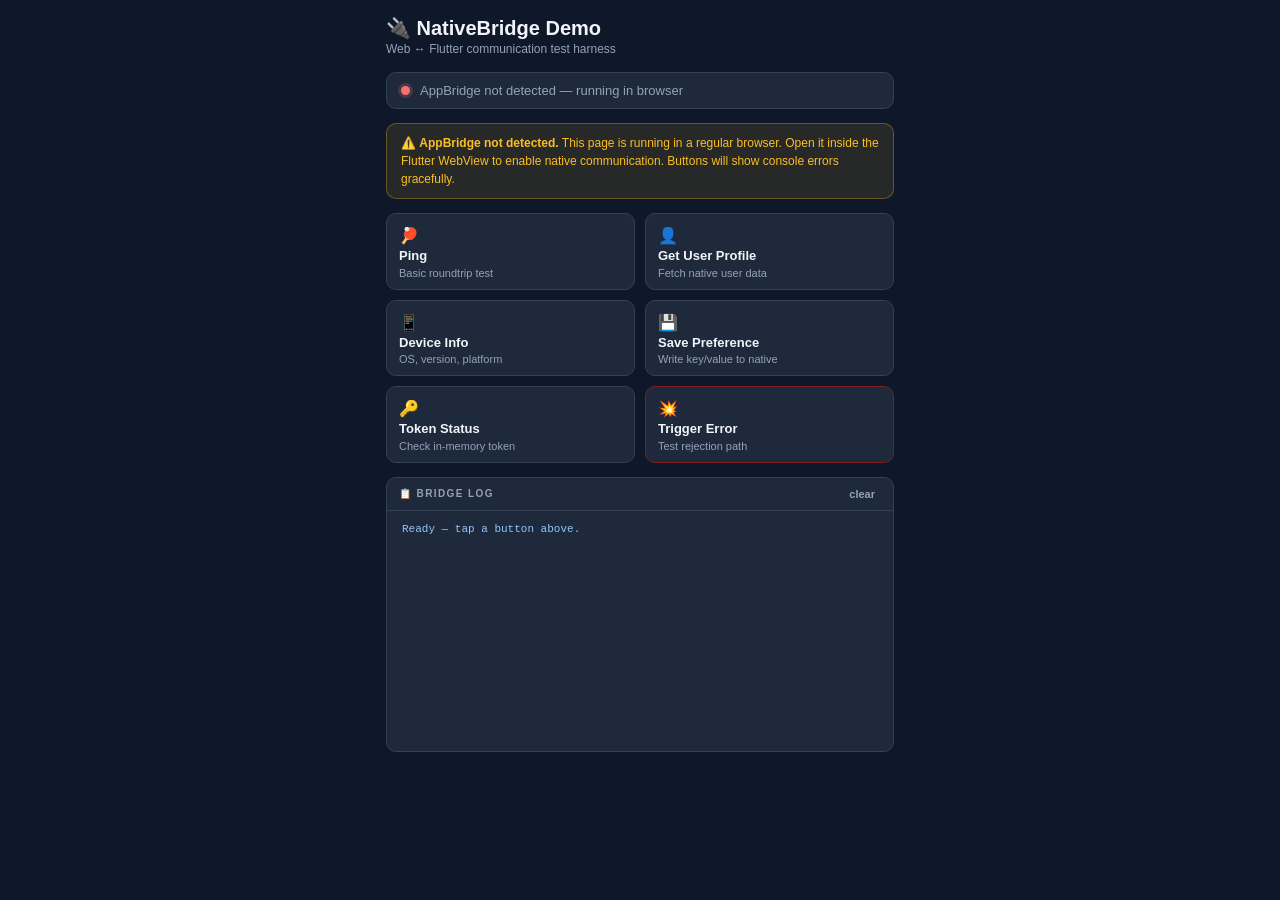
==== index.html @ d2b94bb5 "first commit" ====
<!DOCTYPE html>
<html lang="en">
<head>
  <meta charset="UTF-8" />
  <meta name="viewport" content="width=device-width, initial-scale=1.0" />
  <title>NativeBridge Demo</title>
  <style>
    :root {
      --bg:      #0f172a;
      --surface: #1e293b;
      --border:  #334155;
      --text:    #f1f5f9;
      --muted:   #94a3b8;
      --accent:  #6366f1;
      --green:   #4ade80;
      --red:     #f87171;
      --yellow:  #fbbf24;
      --purple:  #c4b5fd;
      --radius:  10px;
      --mono:    'Courier New', monospace;
    }

    *, *::before, *::after { box-sizing: border-box; margin: 0; padding: 0; }

    body {
      font-family: -apple-system, BlinkMacSystemFont, 'Segoe UI', sans-serif;
      background: var(--bg);
      color: var(--text);
      min-height: 100vh;
      padding: 16px;
      max-width: 540px;
      margin: 0 auto;
    }

    /* ── Header ── */
    .header { margin-bottom: 16px; }
    .header h1 { font-size: 20px; font-weight: 700; }
    .header p  { font-size: 12px; color: var(--muted); margin-top: 2px; }

    /* ── Status bar ── */
    .status-bar {
      display: flex;
      align-items: center;
      gap: 10px;
      background: var(--surface);
      border: 1px solid var(--border);
      border-radius: var(--radius);
      padding: 10px 14px;
      margin-bottom: 14px;
    }
    .dot {
      width: 9px; height: 9px;
      border-radius: 50%;
      flex-shrink: 0;
      background: var(--red);
      box-shadow: 0 0 0 3px rgba(248,113,113,.2);
      transition: background .3s, box-shadow .3s;
    }
    .dot.ready   { background: var(--green);  box-shadow: 0 0 0 3px rgba(74,222,128,.2); }
    .dot.partial { background: var(--yellow); box-shadow: 0 0 0 3px rgba(251,191,36,.2); }
    #statusText  { font-size: 13px; color: var(--muted); }

    /* ── Warning banner (shown in browser, hidden in WebView) ── */
    .browser-warn {
      display: none;
      background: rgba(251,191,36,.1);
      border: 1px solid rgba(251,191,36,.3);
      border-radius: var(--radius);
      padding: 10px 14px;
      font-size: 12px;
      color: var(--yellow);
      margin-bottom: 14px;
      line-height: 1.5;
    }
    .browser-warn.visible { display: block; }

    /* ── Button grid ── */
    .grid {
      display: grid;
      grid-template-columns: 1fr 1fr;
      gap: 10px;
      margin-bottom: 14px;
    }

    button {
      background: var(--surface);
      border: 1px solid var(--border);
      color: var(--text);
      border-radius: var(--radius);
      padding: 12px 12px 10px;
      font-size: 13px;
      font-weight: 600;
      cursor: pointer;
      text-align: left;
      display: flex;
      flex-direction: column;
      gap: 3px;
      transition: background .15s, border-color .15s, opacity .15s;
      -webkit-tap-highlight-color: transparent;
    }
    button:hover   { background: #263249; border-color: var(--accent); }
    button:active  { transform: scale(.97); }
    button.danger  { border-color: #7f1d1d; }
    button.danger:hover { background: #2d1b1b; border-color: var(--red); }
    button:disabled { opacity: .45; cursor: not-allowed; }

    .btn-icon  { font-size: 16px; }
    .btn-title { font-size: 13px; line-height: 1.2; }
    .btn-sub   { font-size: 11px; color: var(--muted); font-weight: 400; }

    /* ── Log panel ── */
    .log-panel {
      background: var(--surface);
      border: 1px solid var(--border);
      border-radius: var(--radius);
      overflow: hidden;
    }
    .log-header {
      display: flex;
      justify-content: space-between;
      align-items: center;
      padding: 8px 12px;
      border-bottom: 1px solid var(--border);
    }
    .log-header-left {
      display: flex;
      align-items: center;
      gap: 8px;
    }
    .log-header span {
      font-size: 10px;
      color: var(--muted);
      letter-spacing: 1.4px;
      font-weight: 700;
    }
    #pendingBadge {
      font-size: 10px;
      background: var(--accent);
      color: #fff;
      border-radius: 99px;
      padding: 1px 6px;
      display: none;
    }
    .log-clear {
      background: none !important;
      border: none !important;
      color: var(--muted) !important;
      font-size: 11px;
      padding: 2px 6px !important;
      cursor: pointer;
      border-radius: 4px !important;
    }
    .log-clear:hover { background: var(--border) !important; color: var(--text) !important; }

    #logList {
      height: 240px;
      overflow-y: auto;
      padding: 8px 10px;
      display: flex;
      flex-direction: column;
      gap: 2px;
    }
    #logList::-webkit-scrollbar { width: 4px; }
    #logList::-webkit-scrollbar-track { background: transparent; }
    #logList::-webkit-scrollbar-thumb { background: var(--border); border-radius: 2px; }

    .log-entry {
      font-family: var(--mono);
      font-size: 11px;
      line-height: 1.5;
      padding: 2px 5px;
      border-radius: 3px;
      white-space: pre-wrap;
      word-break: break-all;
    }
    .log-entry.info    { color: #93c5fd; }
    .log-entry.success { color: var(--green); }
    .log-entry.error   { color: var(--red); background: rgba(248,113,113,.06); }
    .log-entry.warn    { color: var(--yellow); }
    .log-entry.send    { color: var(--purple); }
  </style>
</head>
<body>

  <div class="header">
    <h1>🔌 NativeBridge Demo</h1>
    <p>Web ↔ Flutter communication test harness</p>
  </div>

  <div class="status-bar">
    <div class="dot" id="bridgeDot"></div>
    <span id="statusText">Checking bridge…</span>
  </div>

  <div class="browser-warn" id="browserWarn">
    ⚠️ <strong>AppBridge not detected.</strong> This page is running in a regular
    browser. Open it inside the Flutter WebView to enable native communication.
    Buttons will show console errors gracefully.
  </div>

  <div class="grid">
    <button onclick="doPing()">
      <span class="btn-icon">🏓</span>
      <span class="btn-title">Ping</span>
      <span class="btn-sub">Basic roundtrip test</span>
    </button>
    <button onclick="doGetProfile()">
      <span class="btn-icon">👤</span>
      <span class="btn-title">Get User Profile</span>
      <span class="btn-sub">Fetch native user data</span>
    </button>
    <button onclick="doGetDeviceInfo()">
      <span class="btn-icon">📱</span>
      <span class="btn-title">Device Info</span>
      <span class="btn-sub">OS, version, platform</span>
    </button>
    <button onclick="doSavePref()">
      <span class="btn-icon">💾</span>
      <span class="btn-title">Save Preference</span>
      <span class="btn-sub">Write key/value to native</span>
    </button>
    <button onclick="doTokenCheck()">
      <span class="btn-icon">🔑</span>
      <span class="btn-title">Token Status</span>
      <span class="btn-sub">Check in-memory token</span>
    </button>
    <button onclick="doTriggerError()" class="danger">
      <span class="btn-icon">💥</span>
      <span class="btn-title">Trigger Error</span>
      <span class="btn-sub">Test rejection path</span>
    </button>
  </div>

  <div class="log-panel">
    <div class="log-header">
      <div class="log-header-left">
        <span>📋 BRIDGE LOG</span>
        <span id="pendingBadge">0 pending</span>
      </div>
      <button class="log-clear" onclick="clearLogs()">clear</button>
    </div>
    <div id="logList">
      <div class="log-entry info">Ready — tap a button above.</div>
    </div>
  </div>


<!-- ═══════════════════════════════════════════════════════════════════════════
     NativeBridge Module
     Secure communication layer between the Web app and the Flutter WebView.
     This script is self-contained — no build tools or bundlers required.
     ═══════════════════════════════════════════════════════════════════════ -->
<script>
'use strict';

/**
 * NativeBridge — Singleton module for Flutter ↔ Web communication.
 *
 * Security model:
 *  - Bridge target is hard-coded to `window.AppBridge` (no dynamic targeting).
 *  - Session token lives only in the IIFE closure; never written to any
 *    persistent storage (localStorage, sessionStorage, cookies, IndexedDB).
 *  - Every request carries a cryptographically random UUID nonce.
 *  - Inbound responses are validated and cross-referenced by nonce before
 *    dispatching — unknown IDs are silently dropped (replay protection).
 *  - Public API is frozen; cannot be mutated by external scripts.
 */
const NativeBridge = (() => {

  // ── Private state ────────────────────────────────────────────────────────

  /** @type {string|null} In-memory session token. NEVER persisted. */
  let _sessionToken = null;

  /**
   * Pending-request registry.
   * @type {Map<string, {resolve: Function, reject: Function, timeoutId: number}>}
   */
  const _pending = new Map();

  const REQUEST_TIMEOUT_MS = 15_000;

  /**
   * Hard-coded bridge target.
   * Security: No dynamic selection possible — eliminates arbitrary-postMessage risk.
   */
  const BRIDGE_TARGET = 'AppBridge';

  // ── Private helpers ──────────────────────────────────────────────────────

  /**
   * Generates a v4 UUID via Web Crypto API.
   * Security: 122 bits of randomness — never use Math.random() for nonces.
   * @returns {string}
   */
  function _uuid() {
    if (typeof crypto !== 'undefined' && typeof crypto.randomUUID === 'function') {
      return crypto.randomUUID();
    }
    // Typed-array fallback for older WebViews
    const b = new Uint8Array(16);
    crypto.getRandomValues(b);
    b[6] = (b[6] & 0x0f) | 0x40;
    b[8] = (b[8] & 0x3f) | 0x80;
    return [...b].map((v, i) =>
      ([4, 6, 8, 10].includes(i) ? '-' : '') + v.toString(16).padStart(2, '0')
    ).join('');
  }

  /**
   * Structural bridge validation.
   * Security: Verifies both existence and callability — a spoofed global
   * that lacks a real `postMessage` function will fail this check.
   * @returns {boolean}
   */
  function _available() {
    const b = window[BRIDGE_TARGET];
    return b != null && typeof b.postMessage === 'function';
  }

  /**
   * Serialise and dispatch an envelope to the native layer.
   * Security: JSON.stringify prevents raw object references crossing the bridge.
   * The session token is injected here, never exposed to callers.
   */
  function _dispatch(action, payload, requestId) {
    const envelope = {
      requestId,
      action,
      payload,
      ...(_sessionToken !== null && { sessionToken: _sessionToken }),
      timestamp: Date.now(),
    };
    window[BRIDGE_TARGET].postMessage(JSON.stringify(envelope));
  }

  /** Remove a pending entry and cancel its timeout guard. */
  function _settle(id) {
    const e = _pending.get(id);
    if (e) { clearTimeout(e.timeoutId); _pending.delete(id); }
  }

  // ── Global inbound handler ───────────────────────────────────────────────

  /**
   * Called by Flutter via: controller.runJavaScript('window.onNativeResponse(...)')
   *
   * Security:
   *  - Shape-validated before any data is used.
   *  - requestId cross-referenced against _pending; unknown IDs discarded
   *    immediately (replay attack mitigation).
   *  - Errors treated as plain strings — never eval'd or injected as HTML
   *    (XSS via bridge error message mitigation).
   *
   * @param {object} response
   */
  window.onNativeResponse = function onNativeResponse(response) {
    if (
      response == null ||
      typeof response !== 'object' ||
      typeof response.requestId !== 'string' ||
      typeof response.success !== 'boolean'
    ) {
      console.warn('[NativeBridge] Malformed response — discarding.', response);
      return;
    }

    const { requestId, success, data, error } = response;

    if (!_pending.has(requestId)) {
      console.warn(`[NativeBridge] Unknown requestId "${requestId}" — possible replay.`);
      return;
    }

    const { resolve, reject } = _pending.get(requestId);
    _settle(requestId);

    success
      ? resolve(data)
      : reject(new Error(typeof error === 'string' ? error : 'Native error.'));
  };

  // ── Public API ───────────────────────────────────────────────────────────

  const api = {

    /**
     * Send a request to the native layer. Returns a Promise.
     *
     * Security:
     *  - Fresh UUID nonce minted per call.
     *  - Timeout guard rejects and cleans up if native never responds.
     *  - Bridge availability checked before any postMessage call.
     *
     * @param  {string} action
     * @param  {object} [payload={}]
     * @param  {number} [timeoutMs]
     * @returns {Promise<*>}
     */
    request(action, payload = {}, timeoutMs = REQUEST_TIMEOUT_MS) {
      return new Promise((resolve, reject) => {
        if (!_available()) {
          const msg = `[NativeBridge] "${BRIDGE_TARGET}" is not available.`;
          console.warn(msg);
          return reject(new Error(msg));
        }
        if (typeof action !== 'string' || !action.trim()) {
          return reject(new Error('[NativeBridge] action must be a non-empty string.'));
        }

        const requestId = _uuid();

        const timeoutId = setTimeout(() => {
          if (_pending.has(requestId)) {
            _pending.delete(requestId);
            reject(new Error(`[NativeBridge] "${action}" timed out after ${timeoutMs}ms.`));
          }
        }, timeoutMs);

        _pending.set(requestId, { resolve, reject, timeoutId });

        try {
          _dispatch(action, payload, requestId);
        } catch (err) {
          _settle(requestId);
          reject(new Error(`[NativeBridge] Dispatch failed: ${err.message}`));
        }
      });
    },

    /**
     * Receive and store a session token from the native app.
     *
     * Security:
     *  - NEVER writes to localStorage / sessionStorage / cookies / IndexedDB.
     *  - Token lives only in the IIFE closure for this page's lifetime.
     *  - Called by Flutter: controller.runJavaScript("NativeBridge.setSessionToken('...')")
     *
     * @param {string} token
     */
    setSessionToken(token) {
      if (typeof token !== 'string' || !token.trim()) {
        console.error('[NativeBridge] setSessionToken: invalid token — ignoring.');
        return;
      }
      _sessionToken = token;
      console.info('[NativeBridge] Session token stored in-memory.');
      // Notify the UI layer that a token arrived
      window.dispatchEvent(new CustomEvent('nativebridge:tokenset'));
    },

    /** Wipe the in-memory session token (call on logout). */
    clearSessionToken() {
      _sessionToken = null;
      window.dispatchEvent(new CustomEvent('nativebridge:tokencleared'));
    },

    /** @returns {boolean} Whether a token is currently held in memory. */
    hasSessionToken() { return _sessionToken !== null; },

    /** @returns {boolean} Whether the Flutter bridge channel is reachable. */
    isAvailable() { return _available(); },

    /** @returns {number} Number of requests awaiting a native response. */
    pendingCount() { return _pending.size; },
  };

  return Object.freeze(api);
})();
</script>


<!-- ═══════════════════════════════════════════════════════════════════════════
     UI Controller — completely decoupled from NativeBridge internals
     ═══════════════════════════════════════════════════════════════════════ -->
<script>
(() => {
  const logList    = document.getElementById('logList');
  const dot        = document.getElementById('bridgeDot');
  const statusText = document.getElementById('statusText');
  const badge      = document.getElementById('pendingBadge');
  const warn       = document.getElementById('browserWarn');

  // ── Timestamp helper ─────────────────────────────────────────────────────
  function ts() {
    const d = new Date();
    const p = n => String(n).padStart(2, '0');
    return `[${p(d.getHours())}:${p(d.getMinutes())}:${p(d.getSeconds())}]`;
  }

  // ── Logger ────────────────────────────────────────────────────────────────
  function log(msg, type = 'info') {
    const el = document.createElement('div');
    el.className = `log-entry ${type}`;
    el.textContent = `${ts()} ${msg}`;
    logList.appendChild(el);
    logList.scrollTop = logList.scrollHeight;
    refreshBadge();
  }

  function clearLogs() {
    logList.innerHTML = '';
    log('Log cleared.');
  }
  window.clearLogs = clearLogs; // expose for inline onclick

  // ── Status bar ────────────────────────────────────────────────────────────
  function updateStatus() {
    const avail    = NativeBridge.isAvailable();
    const hasToken = NativeBridge.hasSessionToken();

    if (avail && hasToken) {
      dot.className  = 'dot ready';
      statusText.textContent = 'Bridge connected · Session token active';
      warn.classList.remove('visible');
    } else if (avail) {
      dot.className  = 'dot partial';
      statusText.textContent = 'Bridge connected · Awaiting session token…';
      warn.classList.remove('visible');
    } else {
      dot.className  = 'dot';
      statusText.textContent = 'AppBridge not detected — running in browser';
      warn.classList.add('visible');
    }
  }

  // ── Pending badge ─────────────────────────────────────────────────────────
  function refreshBadge() {
    const n = NativeBridge.pendingCount();
    if (n > 0) {
      badge.style.display = 'inline';
      badge.textContent   = `${n} pending`;
    } else {
      badge.style.display = 'none';
    }
  }

  // ── Listen for token events emitted by NativeBridge ──────────────────────
  window.addEventListener('nativebridge:tokenset',     updateStatus);
  window.addEventListener('nativebridge:tokencleared', updateStatus);

  // ── Button handlers ───────────────────────────────────────────────────────
  async function doPing() {
    log('→ PING', 'send');
    try {
      const res = await NativeBridge.request('PING', { ts: Date.now() });
      log(`← pong: ${JSON.stringify(res)}`, 'success');
    } catch (e) {
      log(`✗ ${e.message}`, 'error');
    }
    refreshBadge();
  }

  async function doGetProfile() {
    log('→ GET_USER_PROFILE', 'send');
    try {
      const res = await NativeBridge.request('GET_USER_PROFILE');
      log(`← ${JSON.stringify(res)}`, 'success');
    } catch (e) {
      log(`✗ ${e.message}`, 'error');
    }
    refreshBadge();
  }

  async function doGetDeviceInfo() {
    log('→ GET_DEVICE_INFO', 'send');
    try {
      const res = await NativeBridge.request('GET_DEVICE_INFO');
      log(`← ${JSON.stringify(res)}`, 'success');
    } catch (e) {
      log(`✗ ${e.message}`, 'error');
    }
    refreshBadge();
  }

  async function doSavePref() {
    log('→ SAVE_PREFERENCE {key: theme, value: dark}', 'send');
    try {
      const res = await NativeBridge.request('SAVE_PREFERENCE', { key: 'theme', value: 'dark' });
      log(`← ${JSON.stringify(res)}`, 'success');
    } catch (e) {
      log(`✗ ${e.message}`, 'error');
    }
    refreshBadge();
  }

  function doTokenCheck() {
    if (NativeBridge.hasSessionToken()) {
      log('🔑 Token present in closure memory (value intentionally hidden)', 'success');
    } else {
      log('⚠️  No token in memory — waiting for Flutter to inject it', 'warn');
    }
  }

  async function doTriggerError() {
    log('→ TRIGGER_ERROR', 'send');
    try {
      await NativeBridge.request('TRIGGER_ERROR');
    } catch (e) {
      log(`← Error caught gracefully: "${e.message}"`, 'error');
    }
    refreshBadge();
  }

  // Expose button handlers globally for inline onclick attributes
  Object.assign(window, { doPing, doGetProfile, doGetDeviceInfo,
                           doSavePref, doTokenCheck, doTriggerError });

  // ── Init ─────────────────────────────────────────────────────────────────
  updateStatus();
  // Re-check status ~1.2s after load; Flutter injects the token asynchronously
  setTimeout(updateStatus, 1200);
})();
</script>

</body>
</html>
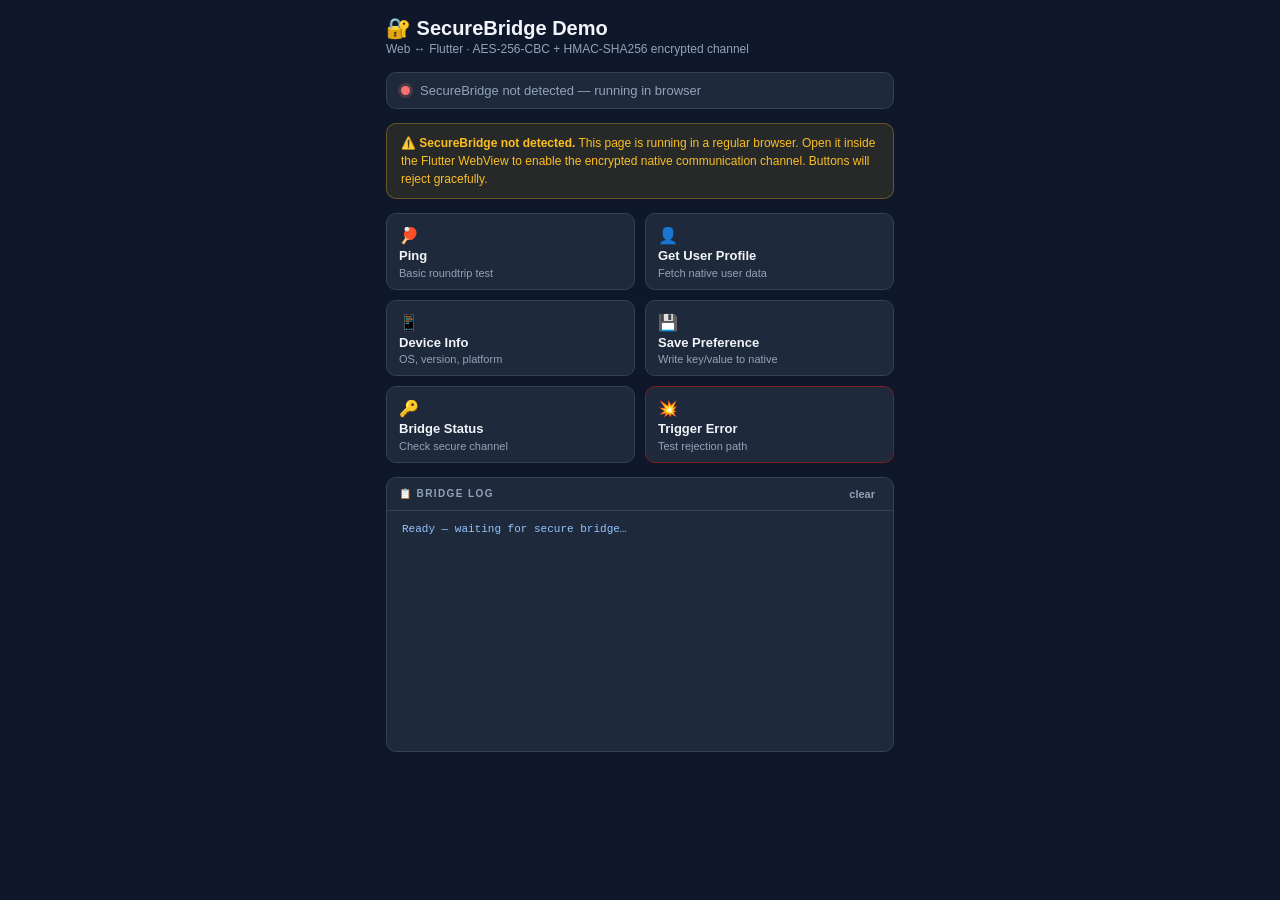
==== commit 10bd2e1b: "ecrypted communication" ====
--- a/index.html
+++ b/index.html
@@ -4,200 +4,30 @@
   <meta charset="UTF-8" />
   <meta name="viewport" content="width=device-width, initial-scale=1.0" />
   <title>NativeBridge Demo</title>
-  <style>
-    :root {
-      --bg:      #0f172a;
-      --surface: #1e293b;
-      --border:  #334155;
-      --text:    #f1f5f9;
-      --muted:   #94a3b8;
-      --accent:  #6366f1;
-      --green:   #4ade80;
-      --red:     #f87171;
-      --yellow:  #fbbf24;
-      --purple:  #c4b5fd;
-      --radius:  10px;
-      --mono:    'Courier New', monospace;
-    }
-
-    *, *::before, *::after { box-sizing: border-box; margin: 0; padding: 0; }
-
-    body {
-      font-family: -apple-system, BlinkMacSystemFont, 'Segoe UI', sans-serif;
-      background: var(--bg);
-      color: var(--text);
-      min-height: 100vh;
-      padding: 16px;
-      max-width: 540px;
-      margin: 0 auto;
-    }
-
-    /* ── Header ── */
-    .header { margin-bottom: 16px; }
-    .header h1 { font-size: 20px; font-weight: 700; }
-    .header p  { font-size: 12px; color: var(--muted); margin-top: 2px; }
-
-    /* ── Status bar ── */
-    .status-bar {
-      display: flex;
-      align-items: center;
-      gap: 10px;
-      background: var(--surface);
-      border: 1px solid var(--border);
-      border-radius: var(--radius);
-      padding: 10px 14px;
-      margin-bottom: 14px;
-    }
-    .dot {
-      width: 9px; height: 9px;
-      border-radius: 50%;
-      flex-shrink: 0;
-      background: var(--red);
-      box-shadow: 0 0 0 3px rgba(248,113,113,.2);
-      transition: background .3s, box-shadow .3s;
-    }
-    .dot.ready   { background: var(--green);  box-shadow: 0 0 0 3px rgba(74,222,128,.2); }
-    .dot.partial { background: var(--yellow); box-shadow: 0 0 0 3px rgba(251,191,36,.2); }
-    #statusText  { font-size: 13px; color: var(--muted); }
-
-    /* ── Warning banner (shown in browser, hidden in WebView) ── */
-    .browser-warn {
-      display: none;
-      background: rgba(251,191,36,.1);
-      border: 1px solid rgba(251,191,36,.3);
-      border-radius: var(--radius);
-      padding: 10px 14px;
-      font-size: 12px;
-      color: var(--yellow);
-      margin-bottom: 14px;
-      line-height: 1.5;
-    }
-    .browser-warn.visible { display: block; }
-
-    /* ── Button grid ── */
-    .grid {
-      display: grid;
-      grid-template-columns: 1fr 1fr;
-      gap: 10px;
-      margin-bottom: 14px;
-    }
-
-    button {
-      background: var(--surface);
-      border: 1px solid var(--border);
-      color: var(--text);
-      border-radius: var(--radius);
-      padding: 12px 12px 10px;
-      font-size: 13px;
-      font-weight: 600;
-      cursor: pointer;
-      text-align: left;
-      display: flex;
-      flex-direction: column;
-      gap: 3px;
-      transition: background .15s, border-color .15s, opacity .15s;
-      -webkit-tap-highlight-color: transparent;
-    }
-    button:hover   { background: #263249; border-color: var(--accent); }
-    button:active  { transform: scale(.97); }
-    button.danger  { border-color: #7f1d1d; }
-    button.danger:hover { background: #2d1b1b; border-color: var(--red); }
-    button:disabled { opacity: .45; cursor: not-allowed; }
-
-    .btn-icon  { font-size: 16px; }
-    .btn-title { font-size: 13px; line-height: 1.2; }
-    .btn-sub   { font-size: 11px; color: var(--muted); font-weight: 400; }
-
-    /* ── Log panel ── */
-    .log-panel {
-      background: var(--surface);
-      border: 1px solid var(--border);
-      border-radius: var(--radius);
-      overflow: hidden;
-    }
-    .log-header {
-      display: flex;
-      justify-content: space-between;
-      align-items: center;
-      padding: 8px 12px;
-      border-bottom: 1px solid var(--border);
-    }
-    .log-header-left {
-      display: flex;
-      align-items: center;
-      gap: 8px;
-    }
-    .log-header span {
-      font-size: 10px;
-      color: var(--muted);
-      letter-spacing: 1.4px;
-      font-weight: 700;
-    }
-    #pendingBadge {
-      font-size: 10px;
-      background: var(--accent);
-      color: #fff;
-      border-radius: 99px;
-      padding: 1px 6px;
-      display: none;
-    }
-    .log-clear {
-      background: none !important;
-      border: none !important;
-      color: var(--muted) !important;
-      font-size: 11px;
-      padding: 2px 6px !important;
-      cursor: pointer;
-      border-radius: 4px !important;
-    }
-    .log-clear:hover { background: var(--border) !important; color: var(--text) !important; }
-
-    #logList {
-      height: 240px;
-      overflow-y: auto;
-      padding: 8px 10px;
-      display: flex;
-      flex-direction: column;
-      gap: 2px;
-    }
-    #logList::-webkit-scrollbar { width: 4px; }
-    #logList::-webkit-scrollbar-track { background: transparent; }
-    #logList::-webkit-scrollbar-thumb { background: var(--border); border-radius: 2px; }
-
-    .log-entry {
-      font-family: var(--mono);
-      font-size: 11px;
-      line-height: 1.5;
-      padding: 2px 5px;
-      border-radius: 3px;
-      white-space: pre-wrap;
-      word-break: break-all;
-    }
-    .log-entry.info    { color: #93c5fd; }
-    .log-entry.success { color: var(--green); }
-    .log-entry.error   { color: var(--red); background: rgba(248,113,113,.06); }
-    .log-entry.warn    { color: var(--yellow); }
-    .log-entry.send    { color: var(--purple); }
-  </style>
+  <link rel="stylesheet" href="styles.css" />
 </head>
 <body>
 
+  <!-- ── Header ── -->
   <div class="header">
-    <h1>🔌 NativeBridge Demo</h1>
-    <p>Web ↔ Flutter communication test harness</p>
+    <h1>🔐 SecureBridge Demo</h1>
+    <p>Web ↔ Flutter · AES-256-CBC + HMAC-SHA256 encrypted channel</p>
   </div>
 
+  <!-- ── Status bar ── -->
   <div class="status-bar">
     <div class="dot" id="bridgeDot"></div>
-    <span id="statusText">Checking bridge…</span>
+    <span id="statusText">Initialising secure bridge…</span>
   </div>
 
+  <!-- ── Browser warning (hidden inside WebView) ── -->
   <div class="browser-warn" id="browserWarn">
-    ⚠️ <strong>AppBridge not detected.</strong> This page is running in a regular
-    browser. Open it inside the Flutter WebView to enable native communication.
-    Buttons will show console errors gracefully.
+    ⚠️ <strong>SecureBridge not detected.</strong> This page is running in a
+    regular browser. Open it inside the Flutter WebView to enable the encrypted
+    native communication channel. Buttons will reject gracefully.
   </div>
 
+  <!-- ── Action buttons ── -->
   <div class="grid">
     <button onclick="doPing()">
       <span class="btn-icon">🏓</span>
@@ -219,10 +49,10 @@
       <span class="btn-title">Save Preference</span>
       <span class="btn-sub">Write key/value to native</span>
     </button>
-    <button onclick="doTokenCheck()">
+    <button onclick="doBridgeStatus()">
       <span class="btn-icon">🔑</span>
-      <span class="btn-title">Token Status</span>
-      <span class="btn-sub">Check in-memory token</span>
+      <span class="btn-title">Bridge Status</span>
+      <span class="btn-sub">Check secure channel</span>
     </button>
     <button onclick="doTriggerError()" class="danger">
       <span class="btn-icon">💥</span>
@@ -231,6 +61,7 @@
     </button>
   </div>
 
+  <!-- ── Log panel ── -->
   <div class="log-panel">
     <div class="log-header">
       <div class="log-header-left">
@@ -240,378 +71,10 @@
       <button class="log-clear" onclick="clearLogs()">clear</button>
     </div>
     <div id="logList">
-      <div class="log-entry info">Ready — tap a button above.</div>
+      <div class="log-entry info">Ready — waiting for secure bridge…</div>
     </div>
   </div>
 
-
-<!-- ═══════════════════════════════════════════════════════════════════════════
-     NativeBridge Module
-     Secure communication layer between the Web app and the Flutter WebView.
-     This script is self-contained — no build tools or bundlers required.
-     ═══════════════════════════════════════════════════════════════════════ -->
-<script>
-'use strict';
-
-/**
- * NativeBridge — Singleton module for Flutter ↔ Web communication.
- *
- * Security model:
- *  - Bridge target is hard-coded to `window.AppBridge` (no dynamic targeting).
- *  - Session token lives only in the IIFE closure; never written to any
- *    persistent storage (localStorage, sessionStorage, cookies, IndexedDB).
- *  - Every request carries a cryptographically random UUID nonce.
- *  - Inbound responses are validated and cross-referenced by nonce before
- *    dispatching — unknown IDs are silently dropped (replay protection).
- *  - Public API is frozen; cannot be mutated by external scripts.
- */
-const NativeBridge = (() => {
-
-  // ── Private state ────────────────────────────────────────────────────────
-
-  /** @type {string|null} In-memory session token. NEVER persisted. */
-  let _sessionToken = null;
-
-  /**
-   * Pending-request registry.
-   * @type {Map<string, {resolve: Function, reject: Function, timeoutId: number}>}
-   */
-  const _pending = new Map();
-
-  const REQUEST_TIMEOUT_MS = 15_000;
-
-  /**
-   * Hard-coded bridge target.
-   * Security: No dynamic selection possible — eliminates arbitrary-postMessage risk.
-   */
-  const BRIDGE_TARGET = 'AppBridge';
-
-  // ── Private helpers ──────────────────────────────────────────────────────
-
-  /**
-   * Generates a v4 UUID via Web Crypto API.
-   * Security: 122 bits of randomness — never use Math.random() for nonces.
-   * @returns {string}
-   */
-  function _uuid() {
-    if (typeof crypto !== 'undefined' && typeof crypto.randomUUID === 'function') {
-      return crypto.randomUUID();
-    }
-    // Typed-array fallback for older WebViews
-    const b = new Uint8Array(16);
-    crypto.getRandomValues(b);
-    b[6] = (b[6] & 0x0f) | 0x40;
-    b[8] = (b[8] & 0x3f) | 0x80;
-    return [...b].map((v, i) =>
-      ([4, 6, 8, 10].includes(i) ? '-' : '') + v.toString(16).padStart(2, '0')
-    ).join('');
-  }
-
-  /**
-   * Structural bridge validation.
-   * Security: Verifies both existence and callability — a spoofed global
-   * that lacks a real `postMessage` function will fail this check.
-   * @returns {boolean}
-   */
-  function _available() {
-    const b = window[BRIDGE_TARGET];
-    return b != null && typeof b.postMessage === 'function';
-  }
-
-  /**
-   * Serialise and dispatch an envelope to the native layer.
-   * Security: JSON.stringify prevents raw object references crossing the bridge.
-   * The session token is injected here, never exposed to callers.
-   */
-  function _dispatch(action, payload, requestId) {
-    const envelope = {
-      requestId,
-      action,
-      payload,
-      ...(_sessionToken !== null && { sessionToken: _sessionToken }),
-      timestamp: Date.now(),
-    };
-    window[BRIDGE_TARGET].postMessage(JSON.stringify(envelope));
-  }
-
-  /** Remove a pending entry and cancel its timeout guard. */
-  function _settle(id) {
-    const e = _pending.get(id);
-    if (e) { clearTimeout(e.timeoutId); _pending.delete(id); }
-  }
-
-  // ── Global inbound handler ───────────────────────────────────────────────
-
-  /**
-   * Called by Flutter via: controller.runJavaScript('window.onNativeResponse(...)')
-   *
-   * Security:
-   *  - Shape-validated before any data is used.
-   *  - requestId cross-referenced against _pending; unknown IDs discarded
-   *    immediately (replay attack mitigation).
-   *  - Errors treated as plain strings — never eval'd or injected as HTML
-   *    (XSS via bridge error message mitigation).
-   *
-   * @param {object} response
-   */
-  window.onNativeResponse = function onNativeResponse(response) {
-    if (
-      response == null ||
-      typeof response !== 'object' ||
-      typeof response.requestId !== 'string' ||
-      typeof response.success !== 'boolean'
-    ) {
-      console.warn('[NativeBridge] Malformed response — discarding.', response);
-      return;
-    }
-
-    const { requestId, success, data, error } = response;
-
-    if (!_pending.has(requestId)) {
-      console.warn(`[NativeBridge] Unknown requestId "${requestId}" — possible replay.`);
-      return;
-    }
-
-    const { resolve, reject } = _pending.get(requestId);
-    _settle(requestId);
-
-    success
-      ? resolve(data)
-      : reject(new Error(typeof error === 'string' ? error : 'Native error.'));
-  };
-
-  // ── Public API ───────────────────────────────────────────────────────────
-
-  const api = {
-
-    /**
-     * Send a request to the native layer. Returns a Promise.
-     *
-     * Security:
-     *  - Fresh UUID nonce minted per call.
-     *  - Timeout guard rejects and cleans up if native never responds.
-     *  - Bridge availability checked before any postMessage call.
-     *
-     * @param  {string} action
-     * @param  {object} [payload={}]
-     * @param  {number} [timeoutMs]
-     * @returns {Promise<*>}
-     */
-    request(action, payload = {}, timeoutMs = REQUEST_TIMEOUT_MS) {
-      return new Promise((resolve, reject) => {
-        if (!_available()) {
-          const msg = `[NativeBridge] "${BRIDGE_TARGET}" is not available.`;
-          console.warn(msg);
-          return reject(new Error(msg));
-        }
-        if (typeof action !== 'string' || !action.trim()) {
-          return reject(new Error('[NativeBridge] action must be a non-empty string.'));
-        }
-
-        const requestId = _uuid();
-
-        const timeoutId = setTimeout(() => {
-          if (_pending.has(requestId)) {
-            _pending.delete(requestId);
-            reject(new Error(`[NativeBridge] "${action}" timed out after ${timeoutMs}ms.`));
-          }
-        }, timeoutMs);
-
-        _pending.set(requestId, { resolve, reject, timeoutId });
-
-        try {
-          _dispatch(action, payload, requestId);
-        } catch (err) {
-          _settle(requestId);
-          reject(new Error(`[NativeBridge] Dispatch failed: ${err.message}`));
-        }
-      });
-    },
-
-    /**
-     * Receive and store a session token from the native app.
-     *
-     * Security:
-     *  - NEVER writes to localStorage / sessionStorage / cookies / IndexedDB.
-     *  - Token lives only in the IIFE closure for this page's lifetime.
-     *  - Called by Flutter: controller.runJavaScript("NativeBridge.setSessionToken('...')")
-     *
-     * @param {string} token
-     */
-    setSessionToken(token) {
-      if (typeof token !== 'string' || !token.trim()) {
-        console.error('[NativeBridge] setSessionToken: invalid token — ignoring.');
-        return;
-      }
-      _sessionToken = token;
-      console.info('[NativeBridge] Session token stored in-memory.');
-      // Notify the UI layer that a token arrived
-      window.dispatchEvent(new CustomEvent('nativebridge:tokenset'));
-    },
-
-    /** Wipe the in-memory session token (call on logout). */
-    clearSessionToken() {
-      _sessionToken = null;
-      window.dispatchEvent(new CustomEvent('nativebridge:tokencleared'));
-    },
-
-    /** @returns {boolean} Whether a token is currently held in memory. */
-    hasSessionToken() { return _sessionToken !== null; },
-
-    /** @returns {boolean} Whether the Flutter bridge channel is reachable. */
-    isAvailable() { return _available(); },
-
-    /** @returns {number} Number of requests awaiting a native response. */
-    pendingCount() { return _pending.size; },
-  };
-
-  return Object.freeze(api);
-})();
-</script>
-
-
-<!-- ═══════════════════════════════════════════════════════════════════════════
-     UI Controller — completely decoupled from NativeBridge internals
-     ═══════════════════════════════════════════════════════════════════════ -->
-<script>
-(() => {
-  const logList    = document.getElementById('logList');
-  const dot        = document.getElementById('bridgeDot');
-  const statusText = document.getElementById('statusText');
-  const badge      = document.getElementById('pendingBadge');
-  const warn       = document.getElementById('browserWarn');
-
-  // ── Timestamp helper ─────────────────────────────────────────────────────
-  function ts() {
-    const d = new Date();
-    const p = n => String(n).padStart(2, '0');
-    return `[${p(d.getHours())}:${p(d.getMinutes())}:${p(d.getSeconds())}]`;
-  }
-
-  // ── Logger ────────────────────────────────────────────────────────────────
-  function log(msg, type = 'info') {
-    const el = document.createElement('div');
-    el.className = `log-entry ${type}`;
-    el.textContent = `${ts()} ${msg}`;
-    logList.appendChild(el);
-    logList.scrollTop = logList.scrollHeight;
-    refreshBadge();
-  }
-
-  function clearLogs() {
-    logList.innerHTML = '';
-    log('Log cleared.');
-  }
-  window.clearLogs = clearLogs; // expose for inline onclick
-
-  // ── Status bar ────────────────────────────────────────────────────────────
-  function updateStatus() {
-    const avail    = NativeBridge.isAvailable();
-    const hasToken = NativeBridge.hasSessionToken();
-
-    if (avail && hasToken) {
-      dot.className  = 'dot ready';
-      statusText.textContent = 'Bridge connected · Session token active';
-      warn.classList.remove('visible');
-    } else if (avail) {
-      dot.className  = 'dot partial';
-      statusText.textContent = 'Bridge connected · Awaiting session token…';
-      warn.classList.remove('visible');
-    } else {
-      dot.className  = 'dot';
-      statusText.textContent = 'AppBridge not detected — running in browser';
-      warn.classList.add('visible');
-    }
-  }
-
-  // ── Pending badge ─────────────────────────────────────────────────────────
-  function refreshBadge() {
-    const n = NativeBridge.pendingCount();
-    if (n > 0) {
-      badge.style.display = 'inline';
-      badge.textContent   = `${n} pending`;
-    } else {
-      badge.style.display = 'none';
-    }
-  }
-
-  // ── Listen for token events emitted by NativeBridge ──────────────────────
-  window.addEventListener('nativebridge:tokenset',     updateStatus);
-  window.addEventListener('nativebridge:tokencleared', updateStatus);
-
-  // ── Button handlers ───────────────────────────────────────────────────────
-  async function doPing() {
-    log('→ PING', 'send');
-    try {
-      const res = await NativeBridge.request('PING', { ts: Date.now() });
-      log(`← pong: ${JSON.stringify(res)}`, 'success');
-    } catch (e) {
-      log(`✗ ${e.message}`, 'error');
-    }
-    refreshBadge();
-  }
-
-  async function doGetProfile() {
-    log('→ GET_USER_PROFILE', 'send');
-    try {
-      const res = await NativeBridge.request('GET_USER_PROFILE');
-      log(`← ${JSON.stringify(res)}`, 'success');
-    } catch (e) {
-      log(`✗ ${e.message}`, 'error');
-    }
-    refreshBadge();
-  }
-
-  async function doGetDeviceInfo() {
-    log('→ GET_DEVICE_INFO', 'send');
-    try {
-      const res = await NativeBridge.request('GET_DEVICE_INFO');
-      log(`← ${JSON.stringify(res)}`, 'success');
-    } catch (e) {
-      log(`✗ ${e.message}`, 'error');
-    }
-    refreshBadge();
-  }
-
-  async function doSavePref() {
-    log('→ SAVE_PREFERENCE {key: theme, value: dark}', 'send');
-    try {
-      const res = await NativeBridge.request('SAVE_PREFERENCE', { key: 'theme', value: 'dark' });
-      log(`← ${JSON.stringify(res)}`, 'success');
-    } catch (e) {
-      log(`✗ ${e.message}`, 'error');
-    }
-    refreshBadge();
-  }
-
-  function doTokenCheck() {
-    if (NativeBridge.hasSessionToken()) {
-      log('🔑 Token present in closure memory (value intentionally hidden)', 'success');
-    } else {
-      log('⚠️  No token in memory — waiting for Flutter to inject it', 'warn');
-    }
-  }
-
-  async function doTriggerError() {
-    log('→ TRIGGER_ERROR', 'send');
-    try {
-      await NativeBridge.request('TRIGGER_ERROR');
-    } catch (e) {
-      log(`← Error caught gracefully: "${e.message}"`, 'error');
-    }
-    refreshBadge();
-  }
-
-  // Expose button handlers globally for inline onclick attributes
-  Object.assign(window, { doPing, doGetProfile, doGetDeviceInfo,
-                           doSavePref, doTokenCheck, doTriggerError });
-
-  // ── Init ─────────────────────────────────────────────────────────────────
-  updateStatus();
-  // Re-check status ~1.2s after load; Flutter injects the token asynchronously
-  setTimeout(updateStatus, 1200);
-})();
-</script>
-
+  <script src="app.js"></script>
 </body>
-</html>+</html>
--- a/styles.css
+++ b/styles.css
@@ -0,0 +1,180 @@
+:root {
+  --bg:      #0f172a;
+  --surface: #1e293b;
+  --border:  #334155;
+  --text:    #f1f5f9;
+  --muted:   #94a3b8;
+  --accent:  #6366f1;
+  --green:   #4ade80;
+  --red:     #f87171;
+  --yellow:  #fbbf24;
+  --purple:  #c4b5fd;
+  --radius:  10px;
+  --mono:    'Courier New', monospace;
+}
+
+*, *::before, *::after { box-sizing: border-box; margin: 0; padding: 0; }
+
+body {
+  font-family: -apple-system, BlinkMacSystemFont, 'Segoe UI', sans-serif;
+  background: var(--bg);
+  color: var(--text);
+  min-height: 100vh;
+  padding: 16px;
+  max-width: 540px;
+  margin: 0 auto;
+}
+
+/* ── Header ── */
+.header { margin-bottom: 16px; }
+.header h1 { font-size: 20px; font-weight: 700; }
+.header p  { font-size: 12px; color: var(--muted); margin-top: 2px; }
+
+/* ── Status bar ── */
+.status-bar {
+  display: flex;
+  align-items: center;
+  gap: 10px;
+  background: var(--surface);
+  border: 1px solid var(--border);
+  border-radius: var(--radius);
+  padding: 10px 14px;
+  margin-bottom: 14px;
+}
+
+.dot {
+  width: 9px; height: 9px;
+  border-radius: 50%;
+  flex-shrink: 0;
+  background: var(--red);
+  box-shadow: 0 0 0 3px rgba(248,113,113,.2);
+  transition: background .3s, box-shadow .3s;
+}
+.dot.ready   { background: var(--green);  box-shadow: 0 0 0 3px rgba(74,222,128,.2); }
+.dot.partial { background: var(--yellow); box-shadow: 0 0 0 3px rgba(251,191,36,.2); }
+
+#statusText { font-size: 13px; color: var(--muted); }
+
+/* ── Warning banner (shown in browser, hidden in WebView) ── */
+.browser-warn {
+  display: none;
+  background: rgba(251,191,36,.1);
+  border: 1px solid rgba(251,191,36,.3);
+  border-radius: var(--radius);
+  padding: 10px 14px;
+  font-size: 12px;
+  color: var(--yellow);
+  margin-bottom: 14px;
+  line-height: 1.5;
+}
+.browser-warn.visible { display: block; }
+
+/* ── Button grid ── */
+.grid {
+  display: grid;
+  grid-template-columns: 1fr 1fr;
+  gap: 10px;
+  margin-bottom: 14px;
+}
+
+button {
+  background: var(--surface);
+  border: 1px solid var(--border);
+  color: var(--text);
+  border-radius: var(--radius);
+  padding: 12px 12px 10px;
+  font-size: 13px;
+  font-weight: 600;
+  cursor: pointer;
+  text-align: left;
+  display: flex;
+  flex-direction: column;
+  gap: 3px;
+  transition: background .15s, border-color .15s, opacity .15s;
+  -webkit-tap-highlight-color: transparent;
+}
+button:hover   { background: #263249; border-color: var(--accent); }
+button:active  { transform: scale(.97); }
+button.danger  { border-color: #7f1d1d; }
+button.danger:hover { background: #2d1b1b; border-color: var(--red); }
+button:disabled { opacity: .45; cursor: not-allowed; }
+
+.btn-icon  { font-size: 16px; }
+.btn-title { font-size: 13px; line-height: 1.2; }
+.btn-sub   { font-size: 11px; color: var(--muted); font-weight: 400; }
+
+/* ── Log panel ── */
+.log-panel {
+  background: var(--surface);
+  border: 1px solid var(--border);
+  border-radius: var(--radius);
+  overflow: hidden;
+}
+
+.log-header {
+  display: flex;
+  justify-content: space-between;
+  align-items: center;
+  padding: 8px 12px;
+  border-bottom: 1px solid var(--border);
+}
+
+.log-header-left {
+  display: flex;
+  align-items: center;
+  gap: 8px;
+}
+
+.log-header span {
+  font-size: 10px;
+  color: var(--muted);
+  letter-spacing: 1.4px;
+  font-weight: 700;
+}
+
+#pendingBadge {
+  font-size: 10px;
+  background: var(--accent);
+  color: #fff;
+  border-radius: 99px;
+  padding: 1px 6px;
+  display: none;
+}
+
+.log-clear {
+  background: none !important;
+  border: none !important;
+  color: var(--muted) !important;
+  font-size: 11px;
+  padding: 2px 6px !important;
+  cursor: pointer;
+  border-radius: 4px !important;
+}
+.log-clear:hover { background: var(--border) !important; color: var(--text) !important; }
+
+#logList {
+  height: 240px;
+  overflow-y: auto;
+  padding: 8px 10px;
+  display: flex;
+  flex-direction: column;
+  gap: 2px;
+}
+#logList::-webkit-scrollbar { width: 4px; }
+#logList::-webkit-scrollbar-track { background: transparent; }
+#logList::-webkit-scrollbar-thumb { background: var(--border); border-radius: 2px; }
+
+.log-entry {
+  font-family: var(--mono);
+  font-size: 11px;
+  line-height: 1.5;
+  padding: 2px 5px;
+  border-radius: 3px;
+  white-space: pre-wrap;
+  word-break: break-all;
+}
+.log-entry.info    { color: #93c5fd; }
+.log-entry.success { color: var(--green); }
+.log-entry.error   { color: var(--red); background: rgba(248,113,113,.06); }
+.log-entry.warn    { color: var(--yellow); }
+.log-entry.send    { color: var(--purple); }
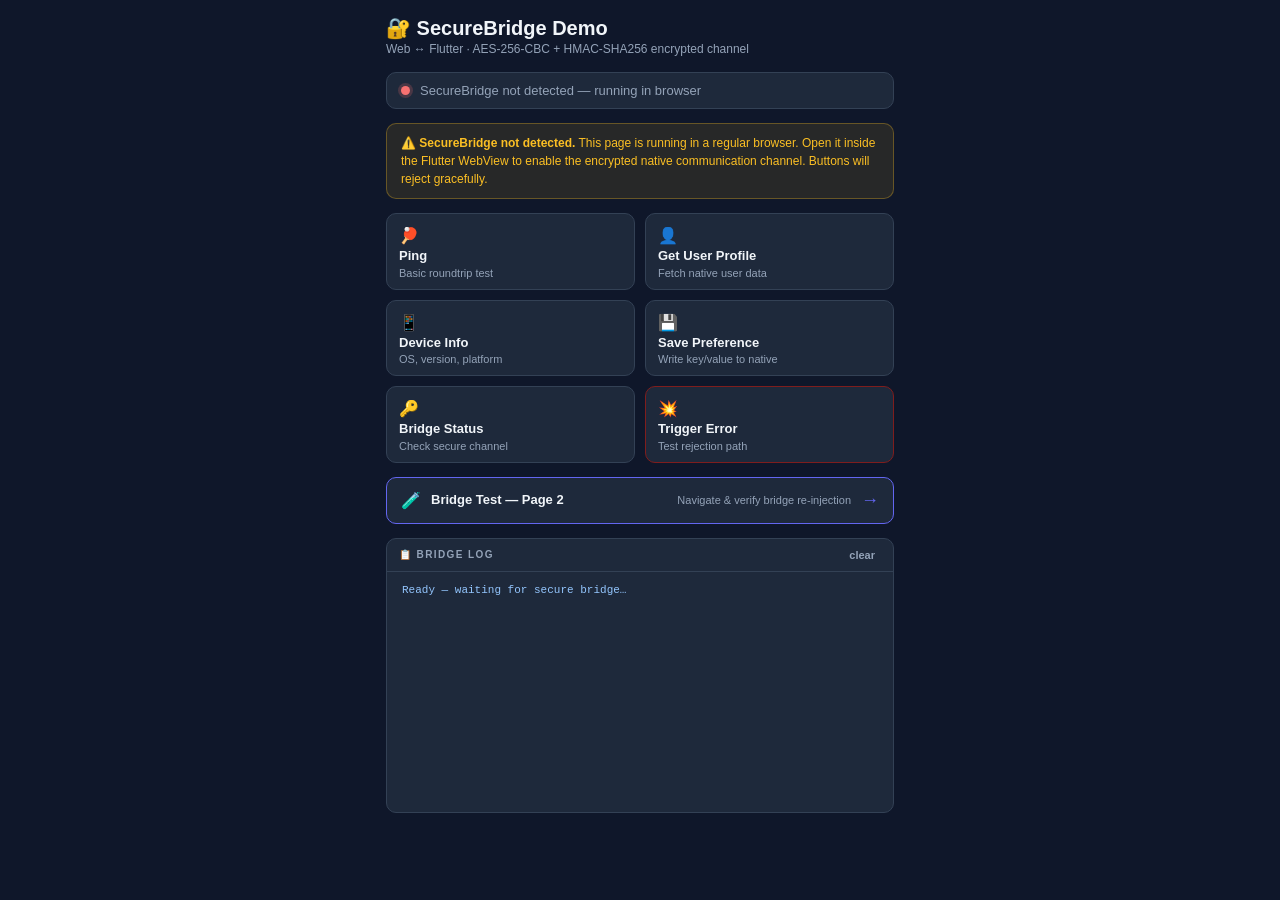
==== commit 88dbb796: "security fixes" ====
--- a/index.html
+++ b/index.html
@@ -3,6 +3,20 @@
 <head>
   <meta charset="UTF-8" />
   <meta name="viewport" content="width=device-width, initial-scale=1.0" />
+  <meta http-equiv="Content-Security-Policy"
+        content="default-src 'none';
+                 script-src 'self' 'unsafe-hashes'
+                   'sha256-fTva6yIMtjzArBC08iF6qlLF03LRN1tsNY4kKD/kdxw='
+                   'sha256-DjPNaziWUidaukA3GM2nb6vnG1LQp9QNpn/PmQCcEvk='
+                   'sha256-OGnHH42acaSGFm+QP4fAtFDy2VCDkipx8db7XpxejSA='
+                   'sha256-2LCGcGIP0OyV0YM0bCuRpggpb1TgFfh+Rz05qc0WUKM='
+                   'sha256-7evCVngO8Br6mhWnqW/+ziYGd5/0jW9rRwOWy9Dt8lE='
+                   'sha256-k/9YdGvC0oJJt+iaCJlAnX68t1ExCbBUlHKWYspUz8g='
+                   'sha256-WbvVd4ig97J+T9wy9YkABbwvnz3YtxQInHHGFtdOrQw=';
+                 style-src 'self' 'unsafe-inline';
+                 img-src 'self' data:;
+                 connect-src 'none';
+                 frame-ancestors 'none';" />
   <title>NativeBridge Demo</title>
   <link rel="stylesheet" href="styles.css" />
 </head>
@@ -61,6 +75,16 @@
     </button>
   </div>
 
+  <!-- ── Page navigation ── -->
+  <div class="nav-section">
+    <a href="page2.html" class="nav-link">
+      <span class="btn-icon">🧪</span>
+      <span class="btn-title">Bridge Test — Page 2</span>
+      <span class="btn-sub">Navigate & verify bridge re-injection</span>
+      <span class="nav-arrow">→</span>
+    </a>
+  </div>
+
   <!-- ── Log panel ── -->
   <div class="log-panel">
     <div class="log-header">
--- a/styles.css
+++ b/styles.css
@@ -103,6 +103,62 @@
 .btn-title { font-size: 13px; line-height: 1.2; }
 .btn-sub   { font-size: 11px; color: var(--muted); font-weight: 400; }
 
+/* ── Page navigation ── */
+.nav-section {
+  margin-bottom: 14px;
+}
+
+.nav-link {
+  display: flex;
+  align-items: center;
+  gap: 10px;
+  background: var(--surface);
+  border: 1px solid var(--accent);
+  border-radius: var(--radius);
+  padding: 12px 14px;
+  text-decoration: none;
+  color: var(--text);
+  transition: background .15s, border-color .15s;
+  -webkit-tap-highlight-color: transparent;
+}
+.nav-link:hover { background: #263249; }
+.nav-link:active { transform: scale(.98); }
+.nav-link .btn-title { font-size: 13px; font-weight: 600; flex: 1; }
+.nav-link .btn-sub   { font-size: 11px; color: var(--muted); }
+.nav-link .nav-arrow { color: var(--accent); font-size: 18px; margin-left: auto; }
+
+/* ── Back button ── */
+.back-btn {
+  display: flex;
+  align-items: center;
+  gap: 8px;
+  background: none;
+  border: 1px solid var(--border);
+  border-radius: var(--radius);
+  color: var(--muted);
+  font-size: 13px;
+  padding: 8px 14px;
+  cursor: pointer;
+  margin-bottom: 16px;
+  width: 100%;
+  transition: background .15s, color .15s;
+}
+.back-btn:hover { background: var(--surface); color: var(--text); }
+
+/* ── Page label ── */
+.page-label {
+  display: inline-block;
+  font-size: 10px;
+  font-weight: 700;
+  letter-spacing: 1.2px;
+  background: rgba(99,102,241,.15);
+  color: var(--accent);
+  border: 1px solid rgba(99,102,241,.3);
+  border-radius: 99px;
+  padding: 2px 10px;
+  margin-bottom: 10px;
+}
+
 /* ── Log panel ── */
 .log-panel {
   background: var(--surface);
